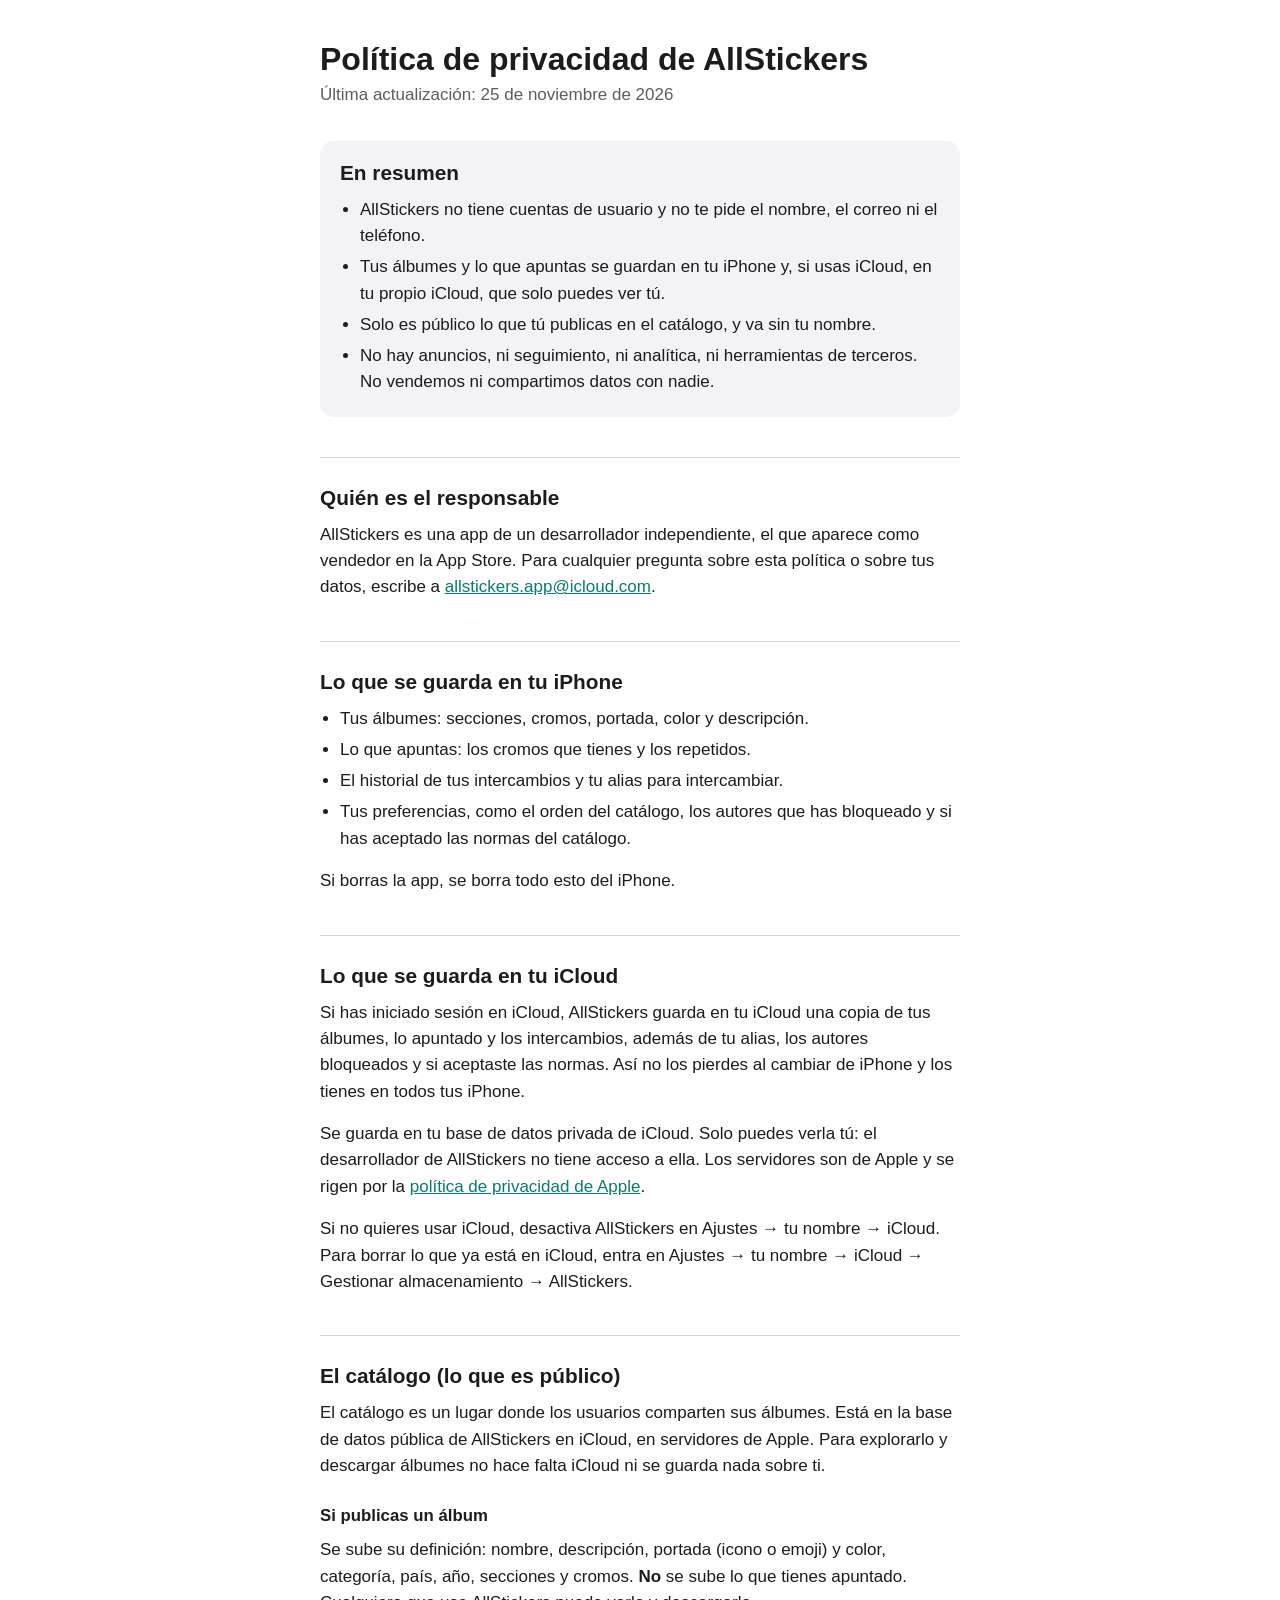
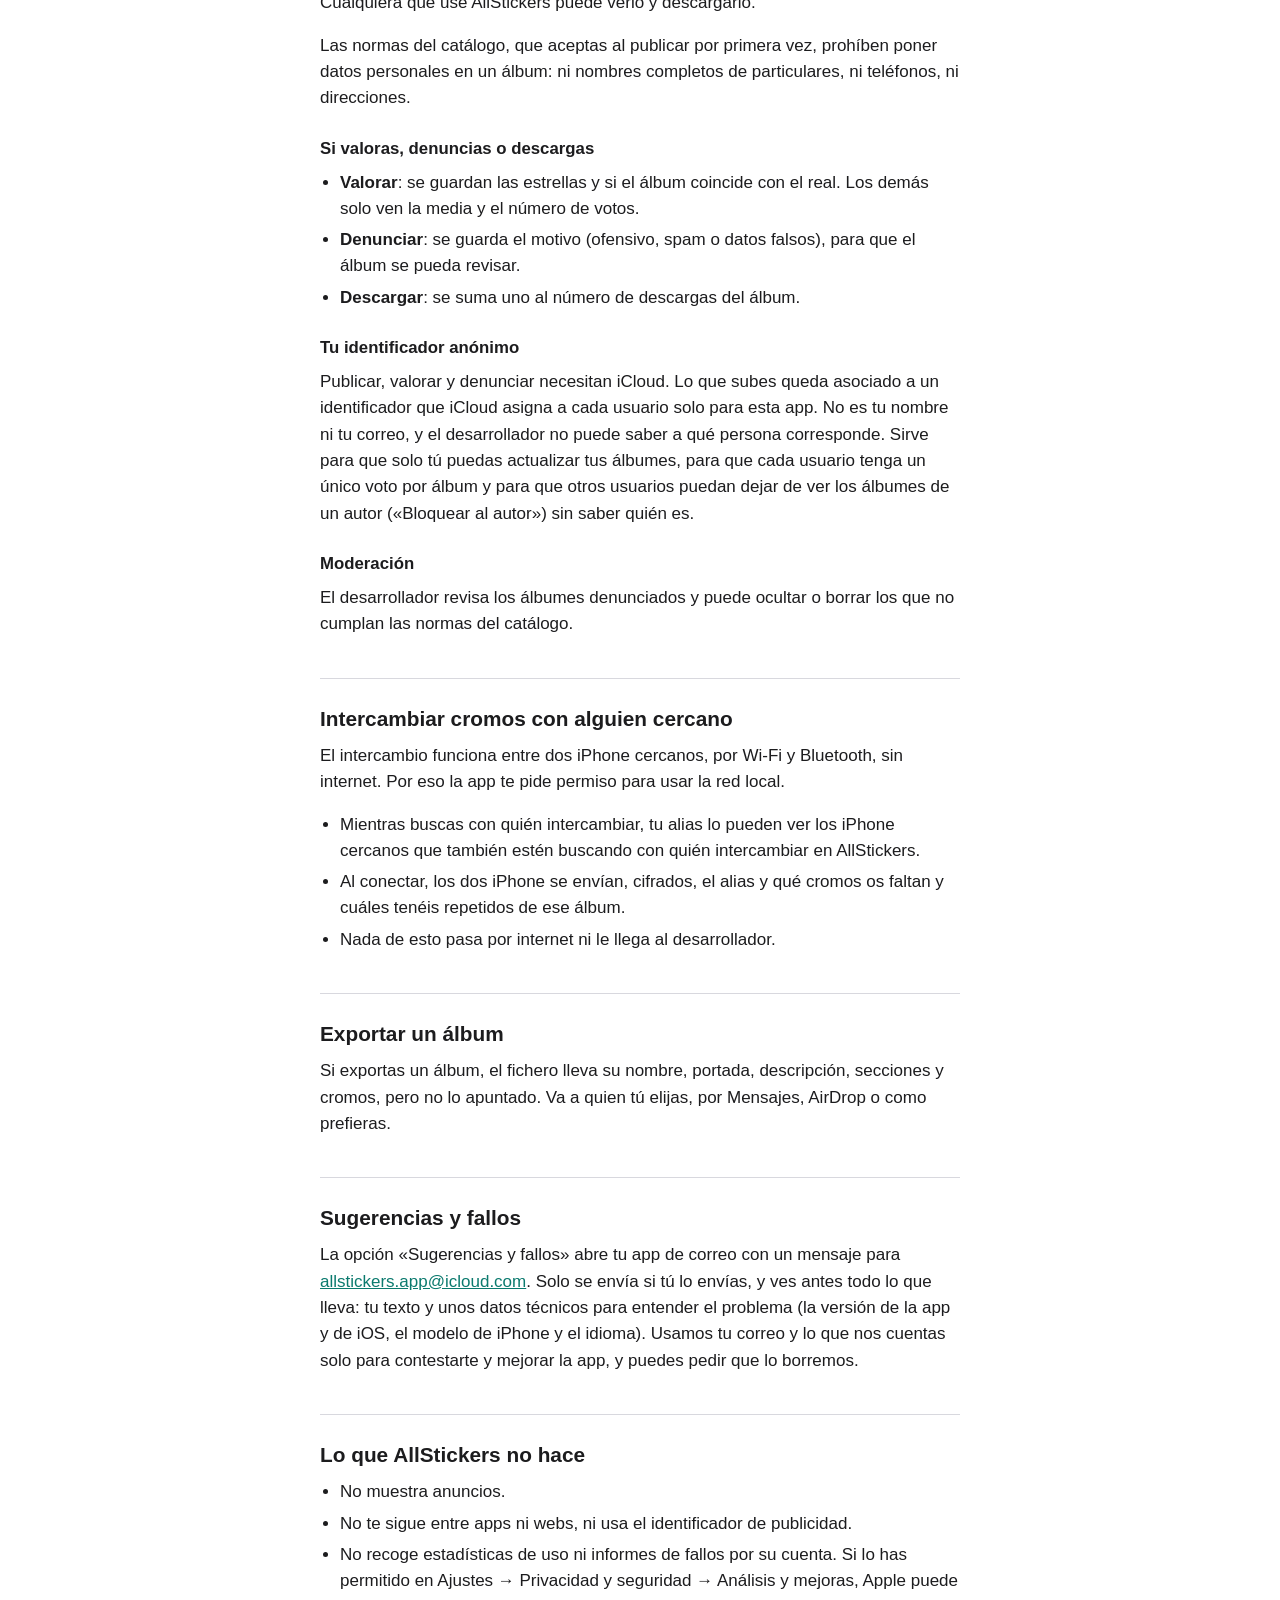
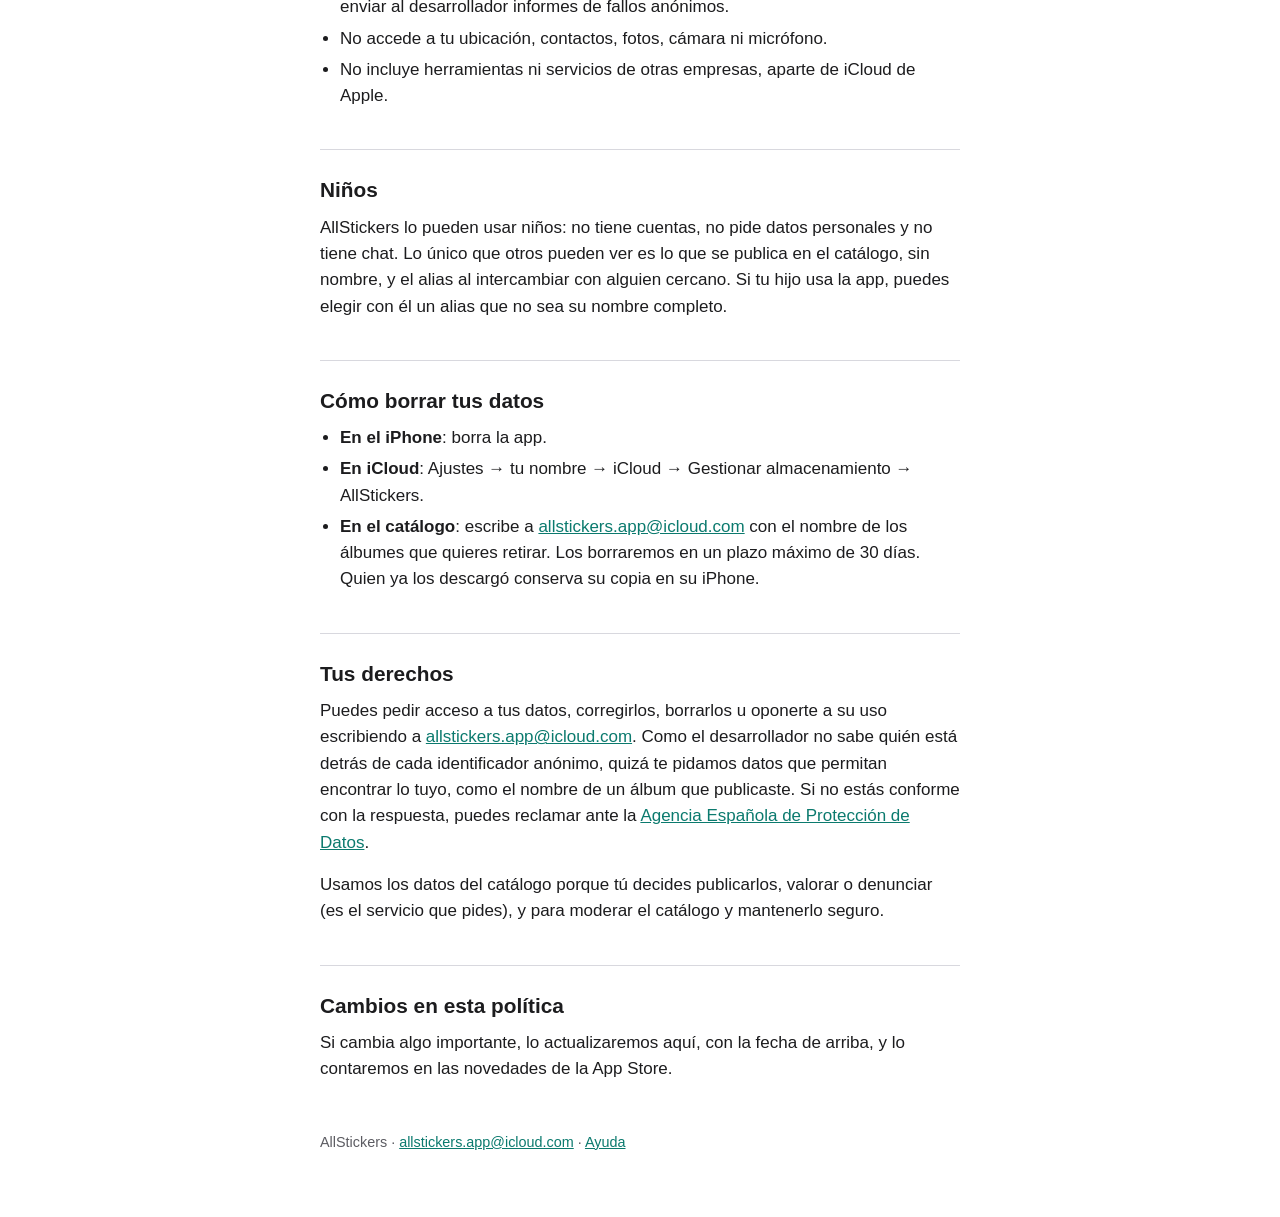
==== privacidad.html @ 671fefbf "Páginas públicas de AllStickers: ayuda y política de privacidad Generadas desde el repositorio de la" ====
<!doctype html>
<html lang="es">
<head>
<meta charset="utf-8">
<meta name="viewport" content="width=device-width, initial-scale=1">
<title>Política de privacidad · AllStickers</title>
<meta name="description" content="Qué datos usa AllStickers, dónde se guardan y cómo borrarlos.">
<link rel="stylesheet" href="estilo.css">
</head>
<body>
<main>
  <h1>Política de privacidad de AllStickers</h1>
  <p class="updated">Última actualización: 25 de noviembre de 2026</p>

  <section class="summary">
    <h2>En resumen</h2>
    <ul>
      <li>AllStickers no tiene cuentas de usuario y no te pide el nombre, el correo ni el teléfono.</li>
      <li>Tus álbumes y lo que apuntas se guardan en tu iPhone y, si usas iCloud, en tu propio iCloud, que solo puedes ver tú.</li>
      <li>Solo es público lo que tú publicas en el catálogo, y va sin tu nombre.</li>
      <li>No hay anuncios, ni seguimiento, ni analítica, ni herramientas de terceros. No vendemos ni compartimos datos con nadie.</li>
    </ul>
  </section>

  <h2>Quién es el responsable</h2>
  <p>AllStickers es una app de un desarrollador independiente, el que aparece como vendedor en la App Store. Para cualquier pregunta sobre esta política o sobre tus datos, escribe a <a href="mailto:allstickers.app@icloud.com">allstickers.app@icloud.com</a>.</p>

  <h2>Lo que se guarda en tu iPhone</h2>
  <ul>
    <li>Tus álbumes: secciones, cromos, portada, color y descripción.</li>
    <li>Lo que apuntas: los cromos que tienes y los repetidos.</li>
    <li>El historial de tus intercambios y tu alias para intercambiar.</li>
    <li>Tus preferencias, como el orden del catálogo, los autores que has bloqueado y si has aceptado las normas del catálogo.</li>
  </ul>
  <p>Si borras la app, se borra todo esto del iPhone.</p>

  <h2>Lo que se guarda en tu iCloud</h2>
  <p>Si has iniciado sesión en iCloud, AllStickers guarda en tu iCloud una copia de tus álbumes, lo apuntado y los intercambios, además de tu alias, los autores bloqueados y si aceptaste las normas. Así no los pierdes al cambiar de iPhone y los tienes en todos tus iPhone.</p>
  <p>Se guarda en tu base de datos privada de iCloud. Solo puedes verla tú: el desarrollador de AllStickers no tiene acceso a ella. Los servidores son de Apple y se rigen por la <a href="https://www.apple.com/es/legal/privacy/">política de privacidad de Apple</a>.</p>
  <p>Si no quieres usar iCloud, desactiva AllStickers en Ajustes → tu nombre → iCloud. Para borrar lo que ya está en iCloud, entra en Ajustes → tu nombre → iCloud → Gestionar almacenamiento → AllStickers.</p>

  <h2>El catálogo (lo que es público)</h2>
  <p>El catálogo es un lugar donde los usuarios comparten sus álbumes. Está en la base de datos pública de AllStickers en iCloud, en servidores de Apple. Para explorarlo y descargar álbumes no hace falta iCloud ni se guarda nada sobre ti.</p>

  <h3>Si publicas un álbum</h3>
  <p>Se sube su definición: nombre, descripción, portada (icono o emoji) y color, categoría, país, año, secciones y cromos. <strong>No</strong> se sube lo que tienes apuntado. Cualquiera que use AllStickers puede verlo y descargarlo.</p>
  <p>Las normas del catálogo, que aceptas al publicar por primera vez, prohíben poner datos personales en un álbum: ni nombres completos de particulares, ni teléfonos, ni direcciones.</p>

  <h3>Si valoras, denuncias o descargas</h3>
  <ul>
    <li><strong>Valorar</strong>: se guardan las estrellas y si el álbum coincide con el real. Los demás solo ven la media y el número de votos.</li>
    <li><strong>Denunciar</strong>: se guarda el motivo (ofensivo, spam o datos falsos), para que el álbum se pueda revisar.</li>
    <li><strong>Descargar</strong>: se suma uno al número de descargas del álbum.</li>
  </ul>

  <h3>Tu identificador anónimo</h3>
  <p>Publicar, valorar y denunciar necesitan iCloud. Lo que subes queda asociado a un identificador que iCloud asigna a cada usuario solo para esta app. No es tu nombre ni tu correo, y el desarrollador no puede saber a qué persona corresponde. Sirve para que solo tú puedas actualizar tus álbumes, para que cada usuario tenga un único voto por álbum y para que otros usuarios puedan dejar de ver los álbumes de un autor («Bloquear al autor») sin saber quién es.</p>

  <h3>Moderación</h3>
  <p>El desarrollador revisa los álbumes denunciados y puede ocultar o borrar los que no cumplan las normas del catálogo.</p>

  <h2>Intercambiar cromos con alguien cercano</h2>
  <p>El intercambio funciona entre dos iPhone cercanos, por Wi‑Fi y Bluetooth, sin internet. Por eso la app te pide permiso para usar la red local.</p>
  <ul>
    <li>Mientras buscas con quién intercambiar, tu alias lo pueden ver los iPhone cercanos que también estén buscando con quién intercambiar en AllStickers.</li>
    <li>Al conectar, los dos iPhone se envían, cifrados, el alias y qué cromos os faltan y cuáles tenéis repetidos de ese álbum.</li>
    <li>Nada de esto pasa por internet ni le llega al desarrollador.</li>
  </ul>

  <h2>Exportar un álbum</h2>
  <p>Si exportas un álbum, el fichero lleva su nombre, portada, descripción, secciones y cromos, pero no lo apuntado. Va a quien tú elijas, por Mensajes, AirDrop o como prefieras.</p>

  <h2>Sugerencias y fallos</h2>
  <p>La opción «Sugerencias y fallos» abre tu app de correo con un mensaje para <a href="mailto:allstickers.app@icloud.com">allstickers.app@icloud.com</a>. Solo se envía si tú lo envías, y ves antes todo lo que lleva: tu texto y unos datos técnicos para entender el problema (la versión de la app y de iOS, el modelo de iPhone y el idioma). Usamos tu correo y lo que nos cuentas solo para contestarte y mejorar la app, y puedes pedir que lo borremos.</p>

  <h2>Lo que AllStickers no hace</h2>
  <ul>
    <li>No muestra anuncios.</li>
    <li>No te sigue entre apps ni webs, ni usa el identificador de publicidad.</li>
    <li>No recoge estadísticas de uso ni informes de fallos por su cuenta. Si lo has permitido en Ajustes → Privacidad y seguridad → Análisis y mejoras, Apple puede enviar al desarrollador informes de fallos anónimos.</li>
    <li>No accede a tu ubicación, contactos, fotos, cámara ni micrófono.</li>
    <li>No incluye herramientas ni servicios de otras empresas, aparte de iCloud de Apple.</li>
  </ul>

  <h2>Niños</h2>
  <p>AllStickers lo pueden usar niños: no tiene cuentas, no pide datos personales y no tiene chat. Lo único que otros pueden ver es lo que se publica en el catálogo, sin nombre, y el alias al intercambiar con alguien cercano. Si tu hijo usa la app, puedes elegir con él un alias que no sea su nombre completo.</p>

  <h2>Cómo borrar tus datos</h2>
  <ul>
    <li><strong>En el iPhone</strong>: borra la app.</li>
    <li><strong>En iCloud</strong>: Ajustes → tu nombre → iCloud → Gestionar almacenamiento → AllStickers.</li>
    <li><strong>En el catálogo</strong>: escribe a <a href="mailto:allstickers.app@icloud.com">allstickers.app@icloud.com</a> con el nombre de los álbumes que quieres retirar. Los borraremos en un plazo máximo de 30 días. Quien ya los descargó conserva su copia en su iPhone.</li>
  </ul>

  <h2>Tus derechos</h2>
  <p>Puedes pedir acceso a tus datos, corregirlos, borrarlos u oponerte a su uso escribiendo a <a href="mailto:allstickers.app@icloud.com">allstickers.app@icloud.com</a>. Como el desarrollador no sabe quién está detrás de cada identificador anónimo, quizá te pidamos datos que permitan encontrar lo tuyo, como el nombre de un álbum que publicaste. Si no estás conforme con la respuesta, puedes reclamar ante la <a href="https://www.aepd.es/">Agencia Española de Protección de Datos</a>.</p>
  <p>Usamos los datos del catálogo porque tú decides publicarlos, valorar o denunciar (es el servicio que pides), y para moderar el catálogo y mantenerlo seguro.</p>

  <h2>Cambios en esta política</h2>
  <p>Si cambia algo importante, lo actualizaremos aquí, con la fecha de arriba, y lo contaremos en las novedades de la App Store.</p>

  <footer>AllStickers · <a href="mailto:allstickers.app@icloud.com">allstickers.app@icloud.com</a> · <a href="soporte.html">Ayuda</a></footer>
</main>
</body>
</html>
---- estilo.css ----
/* Estilo de las páginas públicas de AllStickers (privacidad y soporte). */
:root {
  color-scheme: light dark;
  --text: #1c1c1e;
  --secondary: #5c5c62;
  --background: #ffffff;
  --card: #f2f2f7;
  --accent: #0b7a6e;
  --rule: #d8d8de;
}
@media (prefers-color-scheme: dark) {
  :root {
    --text: #f2f2f7;
    --secondary: #aeaeb4;
    --background: #000000;
    --card: #1c1c1e;
    --accent: #4fd1bf;
    --rule: #38383c;
  }
}
* { box-sizing: border-box; }
body {
  margin: 0;
  background: var(--background);
  color: var(--text);
  font: 17px/1.55 -apple-system, BlinkMacSystemFont, "Segoe UI", Roboto, Helvetica, Arial, sans-serif;
  -webkit-text-size-adjust: 100%;
}
main { max-width: 42rem; margin: 0 auto; padding: 2.5rem 1rem 4rem; }
h1 { font-size: 2rem; line-height: 1.2; margin: 0 0 .25rem; }
h2 { font-size: 1.3rem; margin: 2.5rem 0 .5rem; padding-top: 1.5rem; border-top: 1px solid var(--rule); }
h3 { font-size: 1.05rem; margin: 1.5rem 0 .25rem; }
p, ul { margin: .5rem 0 1rem; }
ul { padding-left: 1.25rem; }
li { margin: .3rem 0; }
a { color: var(--accent); }
.updated { color: var(--secondary); margin: 0 0 2rem; }
.summary { background: var(--card); border-radius: 14px; padding: 1rem 1.25rem; }
.summary h2 { border: 0; margin: 0 0 .5rem; padding: 0; }
.summary ul { margin-bottom: 0; }
footer { color: var(--secondary); font-size: .9rem; margin-top: 3rem; }
ol { padding-left: 1.5rem; }
code { font: .9em ui-monospace, SFMono-Regular, Menlo, monospace; background: var(--card); border-radius: 5px; padding: .1em .3em; }
.shots { display: flex; flex-wrap: wrap; gap: 1rem; margin: 1.25rem 0; }
.shots img { width: 220px; max-width: calc(50% - .5rem); height: auto; border-radius: 22px; border: 1px solid var(--rule); }
h2 + p { margin-top: 0; }
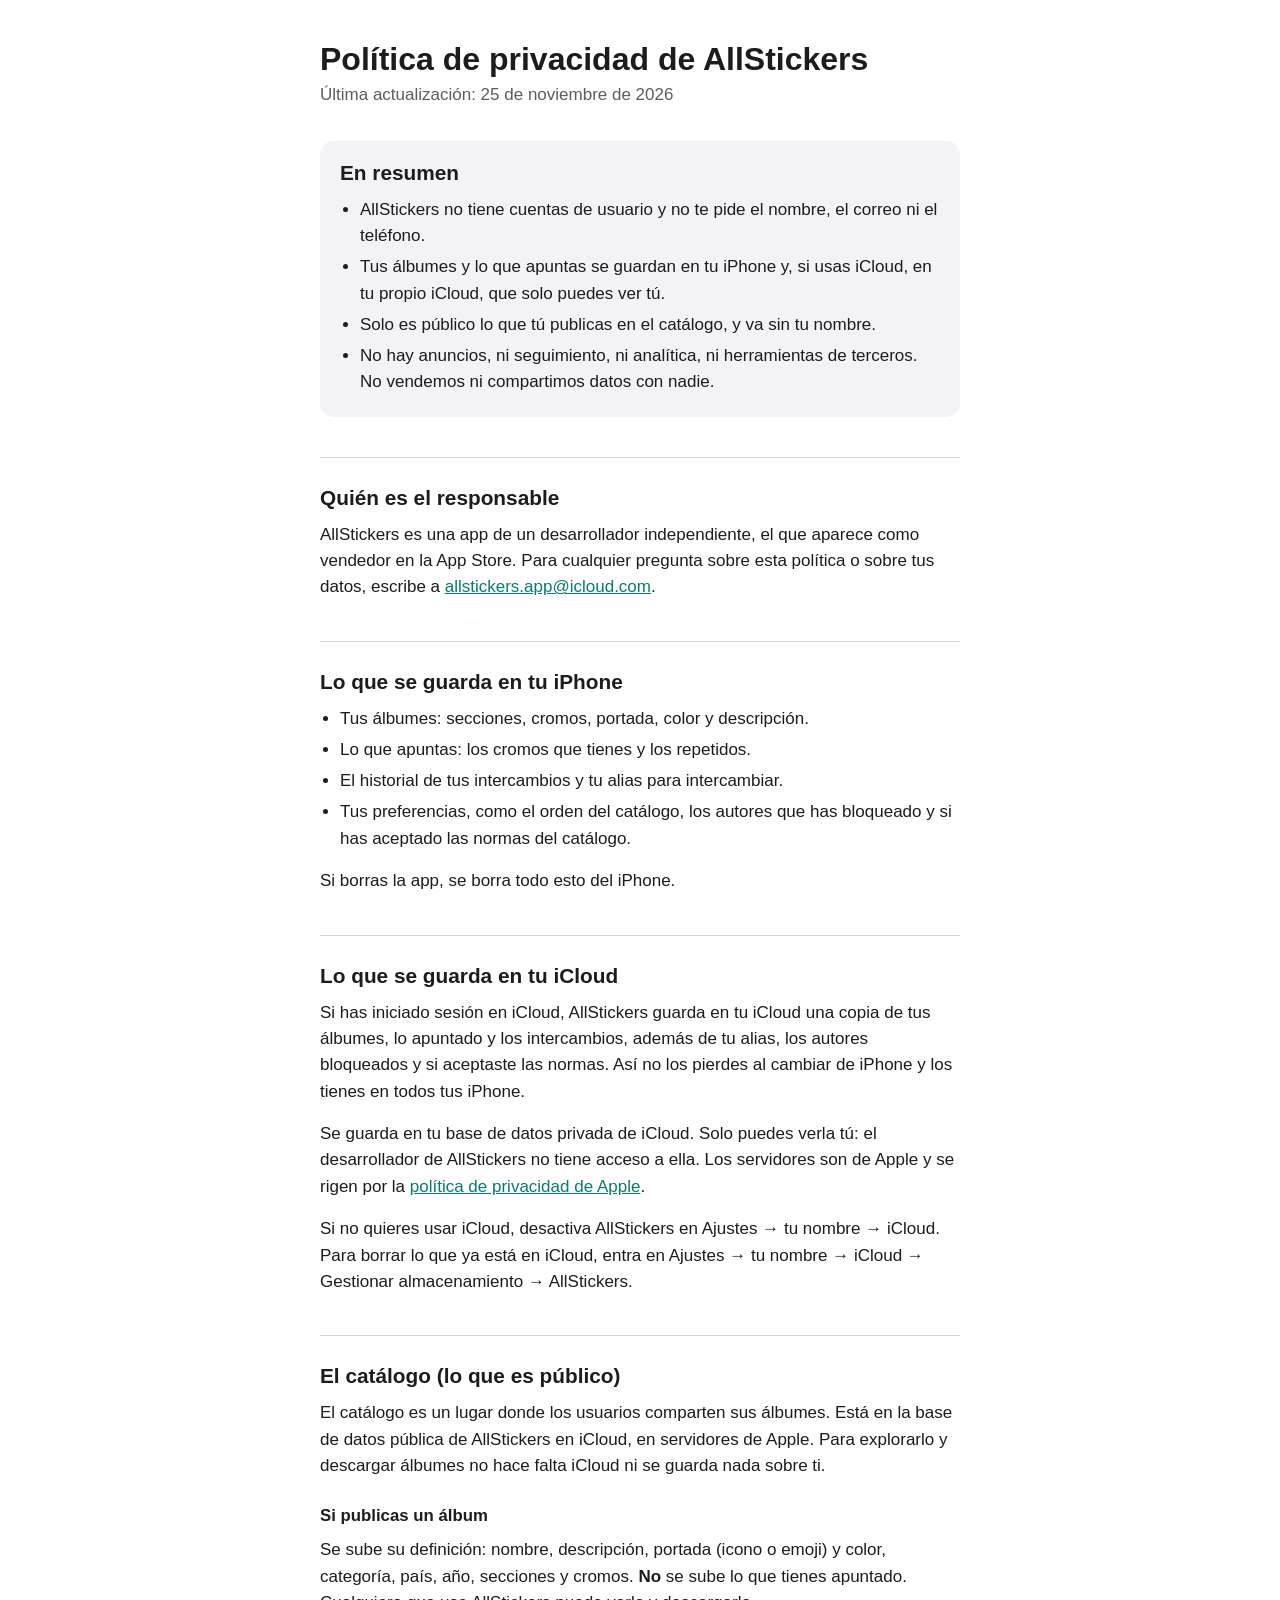
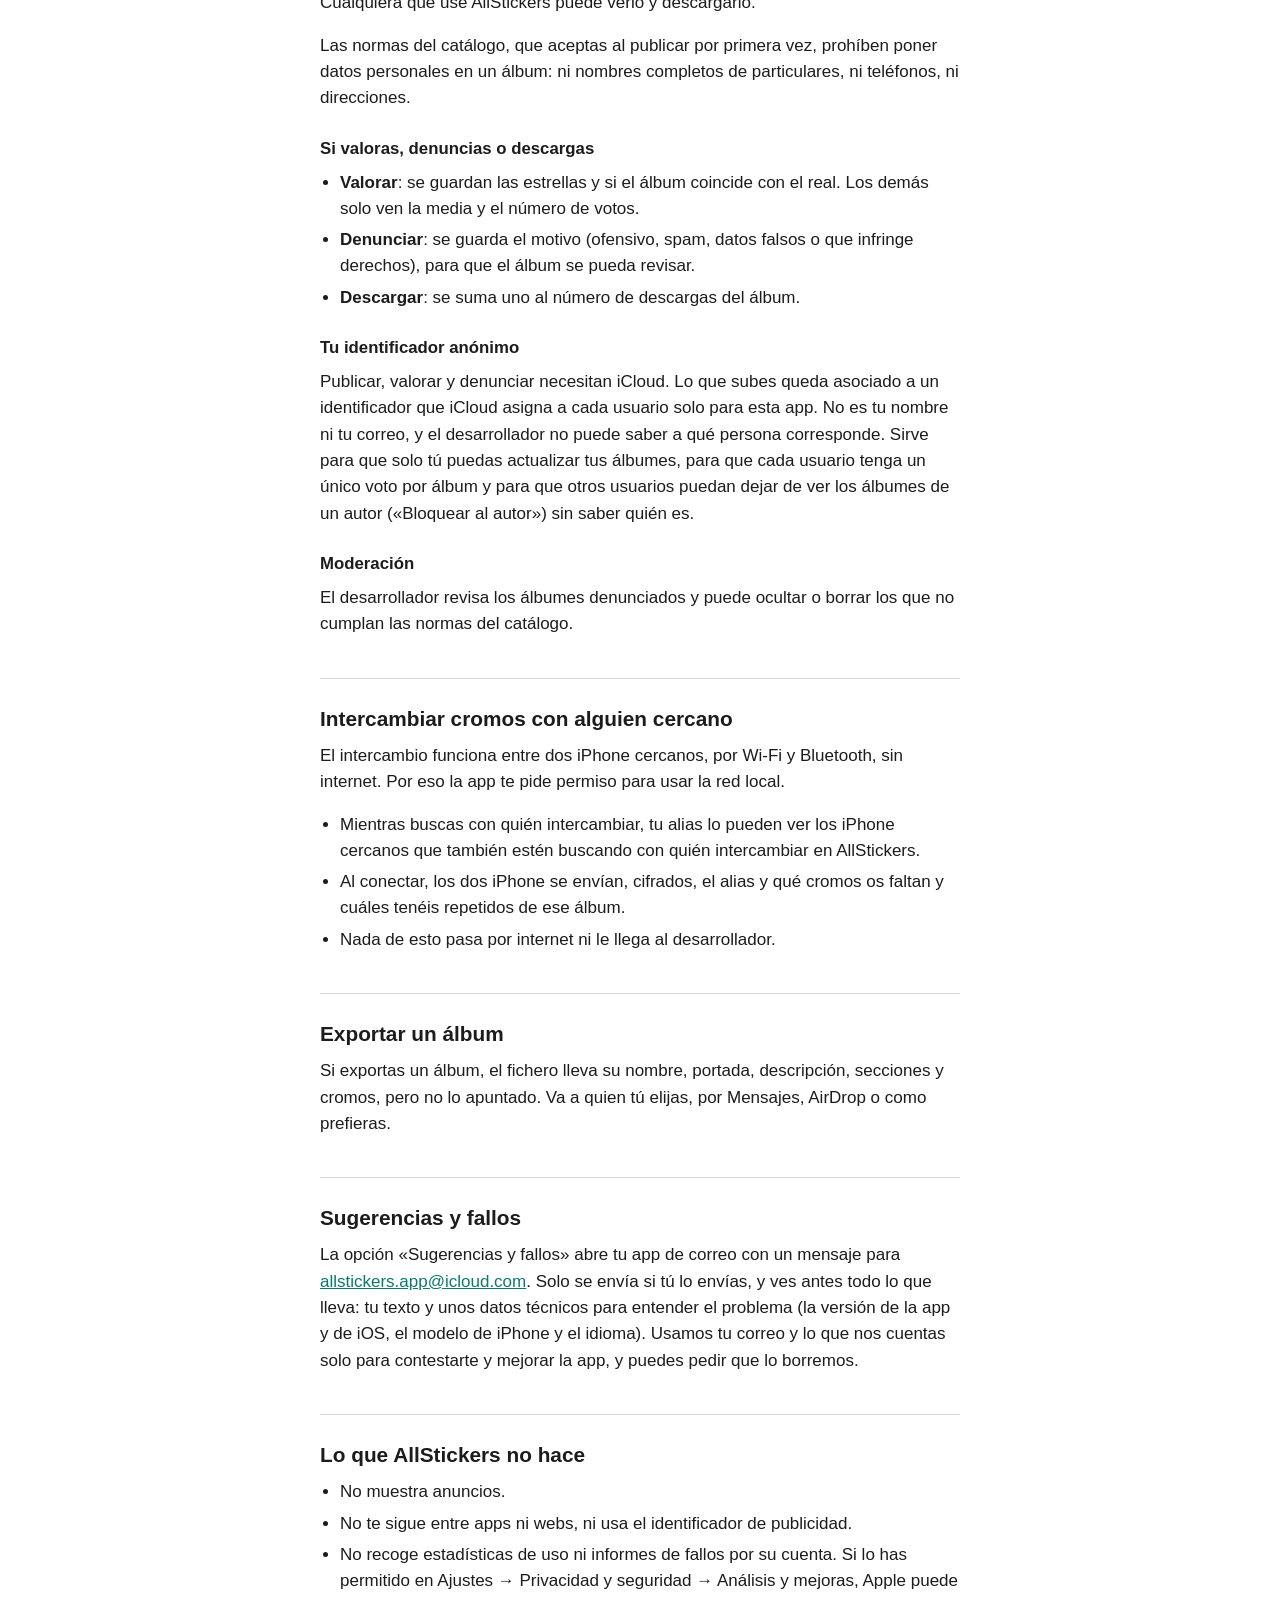
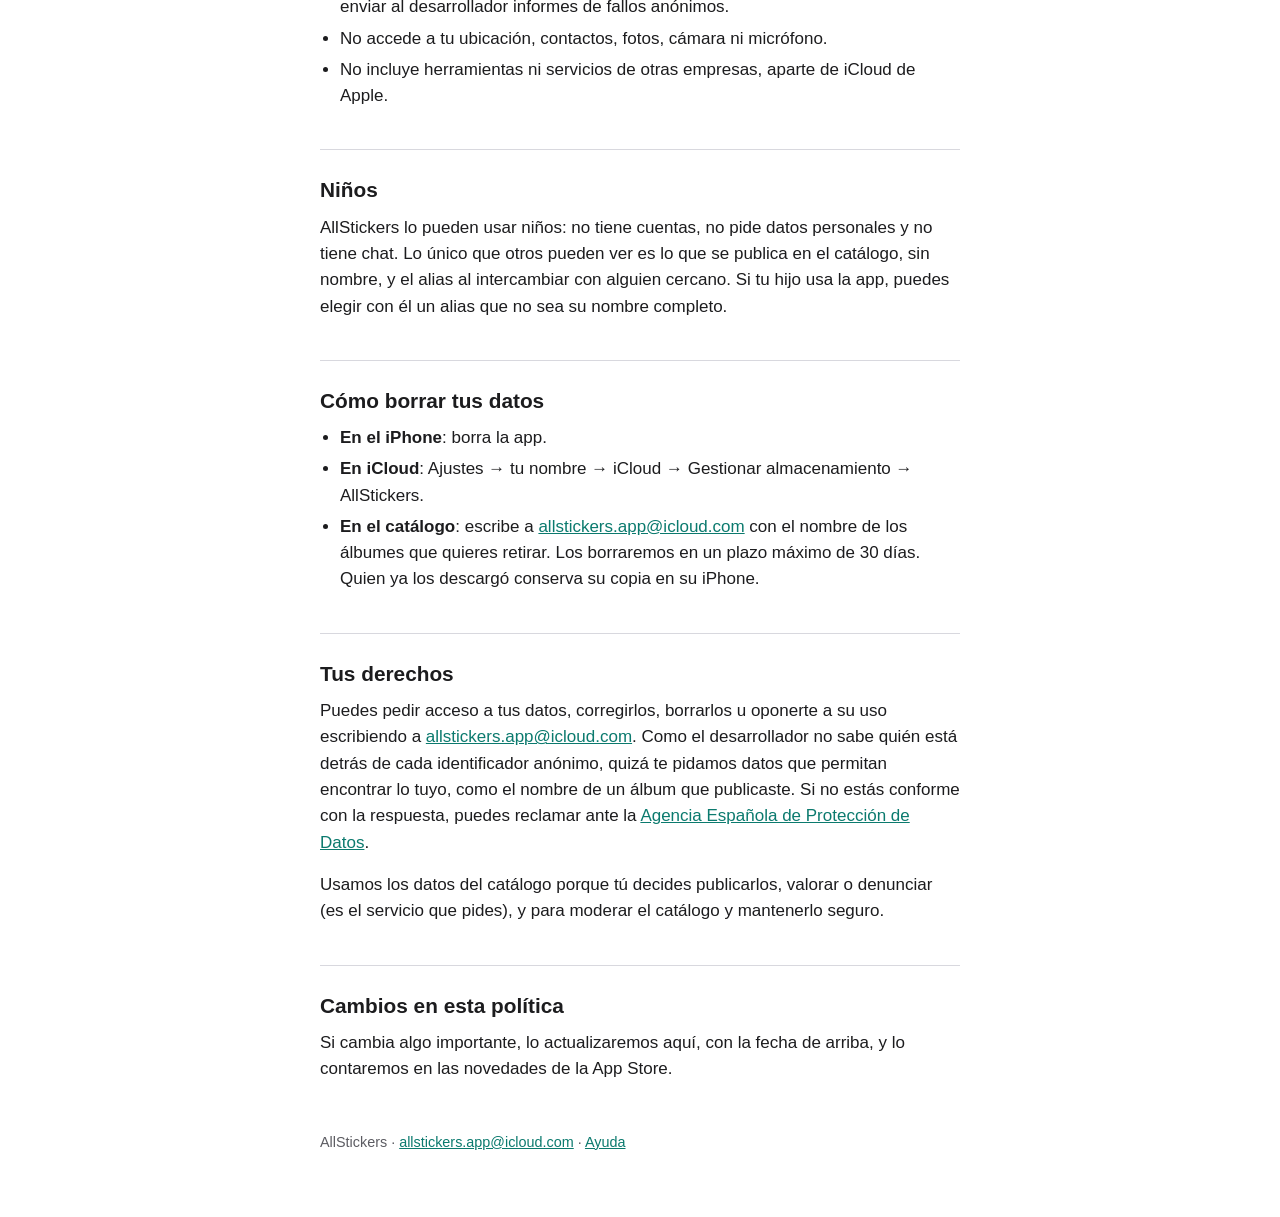
==== commit a31eba61: "Capturas con nombres inventados y motivo de denuncia por derechos Co-Authored-By: Claude Opus 5.5 <n" ====
--- a/privacidad.html
+++ b/privacidad.html
@@ -49,7 +49,7 @@
   <h3>Si valoras, denuncias o descargas</h3>
   <ul>
     <li><strong>Valorar</strong>: se guardan las estrellas y si el álbum coincide con el real. Los demás solo ven la media y el número de votos.</li>
-    <li><strong>Denunciar</strong>: se guarda el motivo (ofensivo, spam o datos falsos), para que el álbum se pueda revisar.</li>
+    <li><strong>Denunciar</strong>: se guarda el motivo (ofensivo, spam, datos falsos o que infringe derechos), para que el álbum se pueda revisar.</li>
     <li><strong>Descargar</strong>: se suma uno al número de descargas del álbum.</li>
   </ul>
 
